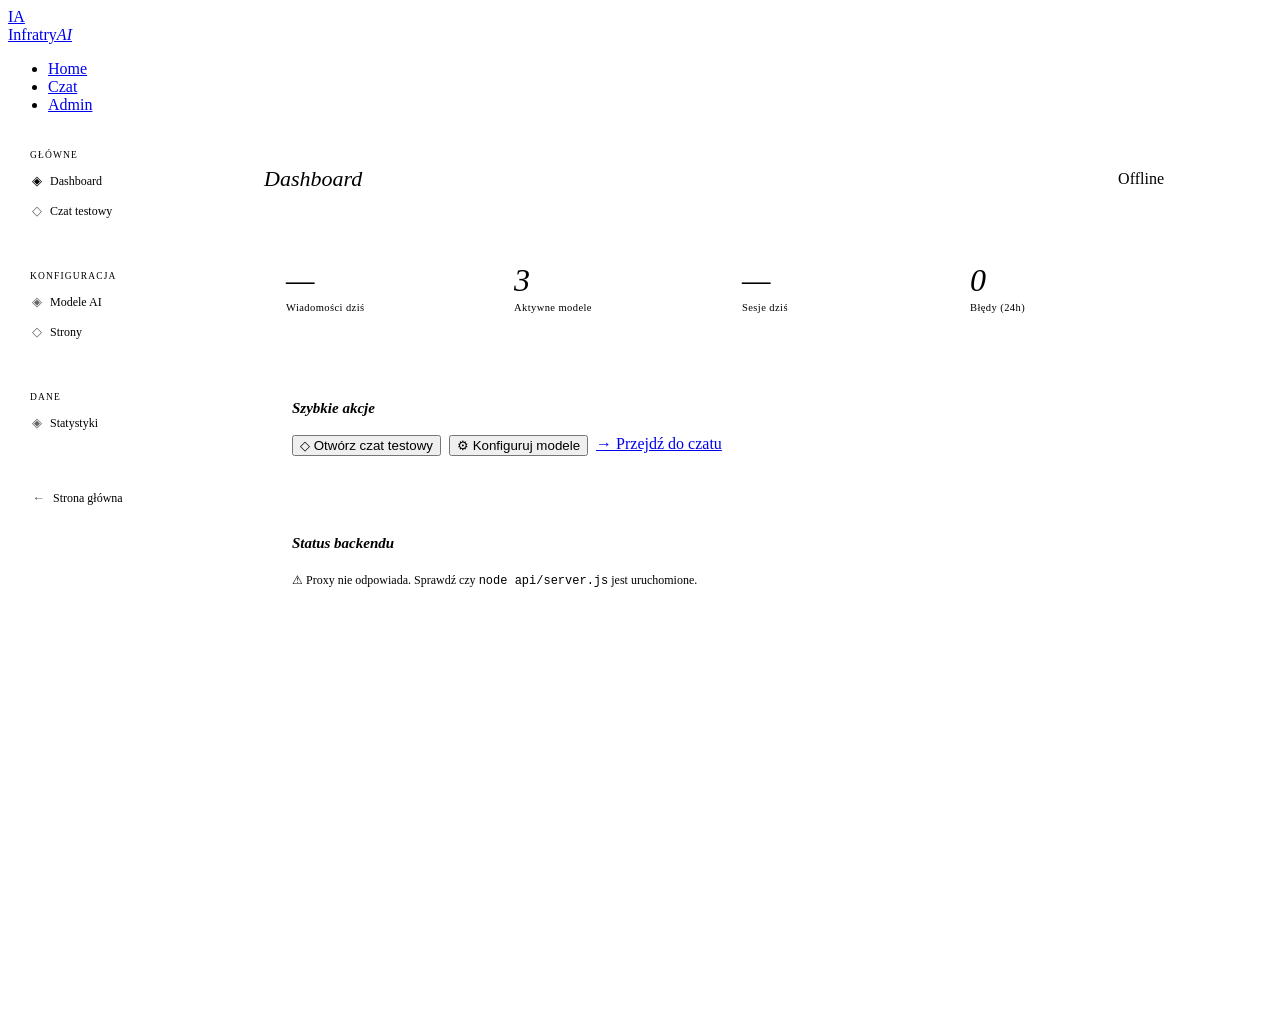
==== files/admin.html @ a2c4d682 "Add files via upload" ====
<!DOCTYPE html>
<html lang="pl">
<head>
  <meta charset="UTF-8">
  <meta name="viewport" content="width=device-width, initial-scale=1.0">
  <title>Admin — InfratryAI</title>
  <link rel="stylesheet" href="css/style.css">
  <link rel="stylesheet" href="css/chat.css">
  <style>
    /* ── ADMIN LAYOUT ── */
    body { overflow: hidden; height: 100vh; }

    .admin-root {
      display: flex;
      height: 100vh;
      padding-top: var(--nav-h);
    }

    /* SIDEBAR */
    .adm-sidebar {
      width: 220px;
      flex-shrink: 0;
      background: var(--s1);
      border-right: 1px solid var(--b1);
      display: flex;
      flex-direction: column;
      overflow-y: auto;
      overflow-x: hidden;
    }

    .adm-sidebar::-webkit-scrollbar { width: 3px; }
    .adm-sidebar::-webkit-scrollbar-thumb { background: var(--s5); }

    .sidebar-section { padding: 20px 14px 8px; }
    .sidebar-section-label {
      font-size: 9.5px;
      letter-spacing: 0.12em;
      text-transform: uppercase;
      color: var(--t4);
      padding: 0 8px;
      margin-bottom: 6px;
    }

    .sidebar-link {
      display: flex;
      align-items: center;
      gap: 8px;
      padding: 7px 10px;
      border-radius: 8px;
      color: var(--t3);
      text-decoration: none;
      font-size: 12px;
      cursor: pointer;
      border: none;
      background: none;
      width: 100%;
      text-align: left;
      transition: all 0.18s;
      font-family: var(--mono);
    }

    .sidebar-link:hover { color: var(--t1); background: var(--s3); }
    .sidebar-link.active { color: var(--t1); background: var(--s3); }
    .sidebar-link.active .sl-icon { opacity: 1; }

    .sl-icon { font-size: 13px; opacity: 0.6; flex-shrink: 0; }

    .sidebar-divider { height: 1px; background: var(--b1); margin: 8px 14px; }

    /* MAIN */
    .adm-main {
      flex: 1;
      overflow-y: auto;
      overflow-x: hidden;
    }

    .adm-main::-webkit-scrollbar { width: 3px; }
    .adm-main::-webkit-scrollbar-thumb { background: var(--s5); }

    /* PANEL */
    .adm-panel { display: none; padding: 36px 36px; max-width: 900px; }
    .adm-panel.active { display: block; }

    .adm-panel-header {
      display: flex;
      align-items: center;
      justify-content: space-between;
      margin-bottom: 32px;
      padding-bottom: 20px;
      border-bottom: 1px solid var(--b1);
    }

    .adm-panel-title {
      font-family: var(--serif);
      font-size: 22px;
      font-style: italic;
    }

    /* Stats grid */
    .adm-stats {
      display: grid;
      grid-template-columns: repeat(4, 1fr);
      gap: 12px;
      margin-bottom: 28px;
    }

    .adm-stat {
      background: var(--s2);
      border: 1px solid var(--b1);
      border-radius: var(--r-lg);
      padding: 20px 22px;
    }

    .adm-stat-val {
      font-family: var(--serif);
      font-size: 2rem;
      font-style: italic;
      line-height: 1;
      margin-bottom: 6px;
    }

    .adm-stat-val.v-blue   { color: var(--blue); }
    .adm-stat-val.v-purple { color: var(--purple); }
    .adm-stat-val.v-teal   { color: var(--teal); }
    .adm-stat-val.v-amber  { color: var(--amber); }

    .adm-stat-label { font-size: 10.5px; color: var(--t3); letter-spacing: 0.04em; }

    /* Cards */
    .adm-card {
      background: var(--s2);
      border: 1px solid var(--b1);
      border-radius: var(--r-lg);
      padding: 24px 28px;
      margin-bottom: 16px;
    }

    .adm-card h3 {
      font-family: var(--serif);
      font-size: 15px;
      font-style: italic;
      margin-bottom: 18px;
      color: var(--t1);
    }

    /* Model toggle rows */
    .model-row-adm {
      display: flex;
      align-items: center;
      justify-content: space-between;
      padding: 12px 0;
      border-bottom: 1px solid var(--b1);
    }

    .model-row-adm:last-child { border-bottom: none; }

    .model-row-left { display: flex; align-items: center; gap: 10px; }

    .model-row-dot {
      width: 7px; height: 7px;
      border-radius: 50%;
      flex-shrink: 0;
    }

    .model-row-info-name { font-size: 12.5px; color: var(--t1); font-weight: 500; }
    .model-row-info-alias { font-size: 10.5px; color: var(--t4); margin-top: 2px; }

    /* Toggle switch */
    .toggle-sw {
      position: relative;
      width: 38px; height: 20px;
      cursor: pointer;
      flex-shrink: 0;
    }

    .toggle-sw input { display: none; }

    .toggle-track {
      position: absolute; inset: 0;
      background: var(--s4);
      border: 1px solid var(--b2);
      border-radius: 20px;
      transition: all 0.2s;
    }

    .toggle-sw input:checked + .toggle-track { background: var(--blue); border-color: var(--blue); }

    .toggle-thumb {
      position: absolute;
      top: 2px; left: 2px;
      width: 14px; height: 14px;
      background: var(--t3);
      border-radius: 50%;
      transition: all 0.2s;
    }

    .toggle-sw input:checked ~ .toggle-thumb { transform: translateX(18px); background: #fff; }

    /* Pages table */
    .adm-table { width: 100%; border-collapse: collapse; }
    .adm-table th { font-size: 10px; letter-spacing: 0.1em; text-transform: uppercase; color: var(--t4); text-align: left; padding: 8px 0 12px; border-bottom: 1px solid var(--b1); }
    .adm-table td { padding: 12px 0; border-bottom: 1px solid var(--b1); font-size: 12px; color: var(--t2); vertical-align: middle; }
    .adm-table td:first-child { color: var(--t1); font-weight: 500; }
    .adm-table tr:last-child td { border-bottom: none; }

    /* Quick actions */
    .quick-actions { display: flex; gap: 8px; flex-wrap: wrap; }

    /* Admin chat embed */
    .adm-chat-wrap {
      display: flex;
      flex-direction: column;
      height: calc(100vh - var(--nav-h) - 140px);
      background: var(--s1);
      border: 1px solid var(--b1);
      border-radius: var(--r-lg);
      overflow: hidden;
    }

    .adm-chat-model-bar {
      display: flex;
      align-items: center;
      gap: 6px;
      padding: 10px 16px;
      background: var(--s2);
      border-bottom: 1px solid var(--b1);
    }

    .adm-messages {
      flex: 1;
      overflow-y: auto;
      padding: 20px 16px;
    }

    .adm-messages::-webkit-scrollbar { width: 3px; }
    .adm-messages::-webkit-scrollbar-thumb { background: var(--s5); }

    .adm-input-row {
      display: flex;
      align-items: flex-end;
      gap: 8px;
      padding: 12px 14px;
      border-top: 1px solid var(--b1);
      background: var(--s1);
    }

    .adm-textarea {
      flex: 1;
      background: var(--s3);
      border: 1px solid var(--b2);
      border-radius: 10px;
      color: var(--t1);
      font-family: var(--mono);
      font-size: 12.5px;
      padding: 9px 14px;
      resize: none;
      min-height: 40px;
      max-height: 100px;
      outline: none;
      transition: border-color 0.2s;
    }

    .adm-textarea:focus { border-color: rgba(91,156,246,0.3); }
    .adm-textarea::placeholder { color: var(--t4); }

    @media (max-width: 900px) {
      .adm-stats { grid-template-columns: repeat(2, 1fr); }
    }

    @media (max-width: 700px) {
      .adm-sidebar { display: none; }
      .adm-panel { padding: 24px 20px; }
    }
  </style>
</head>
<body>

<!-- NAV -->
<nav class="nav">
  <a href="index.html" class="nav-brand">
    <div class="nav-mark">IA</div>
    <span class="nav-wordmark">Infratry<em>AI</em></span>
  </a>
  <ul class="nav-links">
    <li><a href="index.html">Home</a></li>
    <li><a href="czat.html">Czat</a></li>
    <li><a href="admin.html" class="active">Admin</a></li>
  </ul>
  <div class="hamburger" id="hamburger"><span></span><span></span><span></span></div>
</nav>

<div class="admin-root">

  <!-- SIDEBAR -->
  <aside class="adm-sidebar">
    <div class="sidebar-section">
      <div class="sidebar-section-label">Główne</div>
      <button class="sidebar-link active" data-panel="dashboard">
        <span class="sl-icon">◈</span> Dashboard
      </button>
      <button class="sidebar-link" data-panel="chat">
        <span class="sl-icon">◇</span> Czat testowy
      </button>
    </div>

    <div class="sidebar-divider"></div>

    <div class="sidebar-section">
      <div class="sidebar-section-label">Konfiguracja</div>
      <button class="sidebar-link" data-panel="models">
        <span class="sl-icon">◈</span> Modele AI
      </button>
      <button class="sidebar-link" data-panel="pages">
        <span class="sl-icon">◇</span> Strony
      </button>
    </div>

    <div class="sidebar-divider"></div>

    <div class="sidebar-section">
      <div class="sidebar-section-label">Dane</div>
      <button class="sidebar-link" data-panel="stats">
        <span class="sl-icon">◈</span> Statystyki
      </button>
    </div>

    <div class="sidebar-divider"></div>

    <div class="sidebar-section">
      <a href="index.html" class="sidebar-link">
        <span class="sl-icon">←</span> Strona główna
      </a>
    </div>
  </aside>

  <!-- MAIN -->
  <main class="adm-main">

    <!-- DASHBOARD -->
    <div class="adm-panel active" id="panel-dashboard">
      <div class="adm-panel-header">
        <div class="adm-panel-title">Dashboard</div>
        <div class="nav-status" id="adm-status">
          <span class="nav-status-dot" id="adm-status-dot"></span>
          <span id="adm-status-text">Sprawdzam…</span>
        </div>
      </div>

      <div class="adm-stats">
        <div class="adm-stat">
          <div class="adm-stat-val v-blue">—</div>
          <div class="adm-stat-label">Wiadomości dziś</div>
        </div>
        <div class="adm-stat">
          <div class="adm-stat-val v-purple">3</div>
          <div class="adm-stat-label">Aktywne modele</div>
        </div>
        <div class="adm-stat">
          <div class="adm-stat-val v-teal">—</div>
          <div class="adm-stat-label">Sesje dziś</div>
        </div>
        <div class="adm-stat">
          <div class="adm-stat-val v-amber">0</div>
          <div class="adm-stat-label">Błędy (24h)</div>
        </div>
      </div>

      <div class="adm-card">
        <h3>Szybkie akcje</h3>
        <div class="quick-actions">
          <button class="btn btn-primary" onclick="showPanel('chat')">◇ Otwórz czat testowy</button>
          <button class="btn btn-outline" onclick="showPanel('models')">⚙ Konfiguruj modele</button>
          <a href="czat.html" class="btn btn-ghost">→ Przejdź do czatu</a>
        </div>
      </div>

      <div class="adm-card">
        <h3>Status backendu</h3>
        <div id="backend-info" style="font-size:12px;color:var(--t2);line-height:1.7">
          Sprawdzam połączenie z proxy…
        </div>
      </div>
    </div>

    <!-- MODELS -->
    <div class="adm-panel" id="panel-models">
      <div class="adm-panel-header">
        <div class="adm-panel-title">Zarządzanie modelami</div>
      </div>

      <div class="adm-card">
        <h3>Aktywne modele</h3>
        <div class="model-row-adm">
          <div class="model-row-left">
            <div class="model-row-dot" style="background:var(--blue)"></div>
            <div>
              <div class="model-row-info-name">Tytanium 3.7</div>
              <div class="model-row-info-alias">→ deepseek-r1:671b · 128k ctx</div>
            </div>
          </div>
          <label class="toggle-sw">
            <input type="checkbox" checked>
            <div class="toggle-track"></div>
            <div class="toggle-thumb"></div>
          </label>
        </div>
        <div class="model-row-adm">
          <div class="model-row-left">
            <div class="model-row-dot" style="background:var(--purple)"></div>
            <div>
              <div class="model-row-info-name">Thinking 2.4</div>
              <div class="model-row-info-alias">→ minimax-text-01 · 64k ctx</div>
            </div>
          </div>
          <label class="toggle-sw">
            <input type="checkbox" checked>
            <div class="toggle-track"></div>
            <div class="toggle-thumb"></div>
          </label>
        </div>
        <div class="model-row-adm">
          <div class="model-row-left">
            <div class="model-row-dot" style="background:var(--teal)"></div>
            <div>
              <div class="model-row-info-name">Quantum 1.9</div>
              <div class="model-row-info-alias">→ qwen2.5:72b · 32k ctx</div>
            </div>
          </div>
          <label class="toggle-sw">
            <input type="checkbox" checked>
            <div class="toggle-track"></div>
            <div class="toggle-thumb"></div>
          </label>
        </div>
      </div>

      <div class="adm-card">
        <h3>Endpoint proxy</h3>
        <div style="font-size:12px;color:var(--t2);line-height:1.9">
          <div>POST <code style="background:var(--s3);padding:2px 6px;border-radius:4px;font-size:11px">/api/chat</code> — wysyła zapytanie do modelu</div>
          <div>GET &nbsp;<code style="background:var(--s3);padding:2px 6px;border-radius:4px;font-size:11px">/api/status</code> — healthcheck Ollama</div>
          <div style="margin-top:10px;color:var(--t3)">Ollama URL: <code style="font-size:11px">http://localhost:11434</code> (ustaw przez zmienną OLLAMA_URL)</div>
        </div>
      </div>
    </div>

    <!-- PAGES -->
    <div class="adm-panel" id="panel-pages">
      <div class="adm-panel-header">
        <div class="adm-panel-title">Strony</div>
      </div>
      <div class="adm-card">
        <h3>Pliki HTML</h3>
        <table class="adm-table">
          <thead>
            <tr>
              <th>Plik</th>
              <th>Opis</th>
              <th>Status</th>
              <th></th>
            </tr>
          </thead>
          <tbody>
            <tr>
              <td>index.html</td>
              <td>Strona główna</td>
              <td style="color:var(--teal)">Publiczna</td>
              <td><a href="index.html" class="btn btn-ghost" style="padding:4px 10px;font-size:10.5px">Podgląd</a></td>
            </tr>
            <tr>
              <td>czat.html</td>
              <td>Interfejs czatu AI</td>
              <td style="color:var(--teal)">Publiczna</td>
              <td><a href="czat.html" class="btn btn-ghost" style="padding:4px 10px;font-size:10.5px">Podgląd</a></td>
            </tr>
            <tr>
              <td>try-free.html</td>
              <td>Demo / Try Free</td>
              <td style="color:var(--teal)">Publiczna</td>
              <td><a href="try-free.html" class="btn btn-ghost" style="padding:4px 10px;font-size:10.5px">Podgląd</a></td>
            </tr>
            <tr>
              <td>admin.html</td>
              <td>Panel admina</td>
              <td style="color:var(--amber)">Prywatna</td>
              <td><span style="font-size:11px;color:var(--t4)">Tu jesteś</span></td>
            </tr>
          </tbody>
        </table>
      </div>
    </div>

    <!-- STATS -->
    <div class="adm-panel" id="panel-stats">
      <div class="adm-panel-header">
        <div class="adm-panel-title">Statystyki</div>
      </div>
      <div class="adm-card">
        <h3>Dane użycia</h3>
        <p style="font-size:12px;color:var(--t2);line-height:1.75">
          Statystyki będą dostępne po podłączeniu bazy danych lub systemu logowania po stronie backendu proxy.
          Endpoint <code style="background:var(--s3);padding:2px 6px;border-radius:4px;font-size:11px">/api/status</code> zwraca
          podstawowe informacje o stanie modeli Ollama.
        </p>
      </div>
    </div>

    <!-- CHAT -->
    <div class="adm-panel" id="panel-chat">
      <div class="adm-panel-header">
        <div class="adm-panel-title">Czat testowy</div>
        <span style="font-size:11px;color:var(--t4)">Pełny dostęp · bez limitu wiadomości</span>
      </div>

      <div class="adm-chat-wrap">
        <!-- model bar -->
        <div class="adm-chat-model-bar">
          <button class="model-tab active blue" data-model="tytanium-3.7" data-color="blue" style="font-size:11px;padding:5px 12px">
            <span class="model-indicator ind-blue"></span>Tytanium 3.7
          </button>
          <button class="model-tab" data-model="thinking-2.4" data-color="purple" style="font-size:11px;padding:5px 12px">
            <span class="model-indicator ind-purple"></span>Thinking 2.4
          </button>
          <button class="model-tab" data-model="quantum-1.9" data-color="teal" style="font-size:11px;padding:5px 12px">
            <span class="model-indicator ind-teal"></span>Quantum 1.9
          </button>
        </div>

        <!-- messages -->
        <div class="adm-messages" id="messages-area">
          <div class="messages-feed" id="messages-feed" style="padding:16px 4px">
            <div class="empty-state" id="empty-state" style="min-height:200px">
              <div class="empty-glyph" style="font-size:32px">✦</div>
              <h1 class="empty-headline" style="font-size:18px">Czat testowy admina</h1>
              <p class="empty-sub" style="font-size:11px">Bez ograniczeń. Pełny dostęp do wszystkich modeli.</p>
            </div>
          </div>
        </div>

        <!-- input -->
        <div class="adm-input-row">
          <textarea
            class="adm-textarea"
            id="msg-textarea"
            placeholder="Napisz wiadomość… (Enter = wyślij)"
            rows="1"
          ></textarea>
          <button class="send-button" id="send-btn">
            <svg width="14" height="14" viewBox="0 0 24 24" fill="none" stroke="currentColor" stroke-width="2.5" stroke-linecap="round" stroke-linejoin="round">
              <line x1="22" y1="2" x2="11" y2="13"/><polygon points="22 2 15 22 11 13 2 9 22 2"/>
            </svg>
          </button>
        </div>
      </div>
    </div>

  </main>
</div>

<script src="js/main.js"></script>
<script src="js/chat.js"></script>
<script>
// Panel switching
function showPanel(id) {
  document.querySelectorAll('.adm-panel').forEach(p => p.classList.remove('active'));
  document.querySelectorAll('.sidebar-link').forEach(l => l.classList.remove('active'));
  document.getElementById('panel-' + id)?.classList.add('active');
  document.querySelector(`[data-panel="${id}"]`)?.classList.add('active');
}

document.querySelectorAll('.sidebar-link[data-panel]').forEach(btn => {
  btn.addEventListener('click', () => showPanel(btn.dataset.panel));
});

// Admin status check
async function adminStatus() {
  try {
    const r = await fetch('/api/status', { signal: AbortSignal.timeout(4000) });
    const dot  = document.getElementById('adm-status-dot');
    const text = document.getElementById('adm-status-text');
    const info = document.getElementById('backend-info');
    if (r.ok) {
      dot.className  = 'nav-status-dot';
      text.textContent = 'Online';
      info.innerHTML = '✦ Proxy działa poprawnie<br>✦ Ollama odpowiada na zapytania<br><span style="color:var(--t4);font-size:11px;margin-top:6px;display:block">Ostatnie sprawdzenie: ' + new Date().toLocaleTimeString('pl-PL') + '</span>';
    } else {
      dot.className  = 'nav-status-dot offline';
      text.textContent = 'Offline';
      info.innerHTML = '⚠ Proxy nie odpowiada. Sprawdź czy <code>node api/server.js</code> jest uruchomione.';
    }
  } catch {
    document.getElementById('adm-status-dot').className = 'nav-status-dot offline';
    document.getElementById('adm-status-text').textContent = 'Offline';
    document.getElementById('backend-info').innerHTML = '⚠ Brak połączenia z backendem.';
  }
}

adminStatus();
setInterval(adminStatus, 30000);
</script>
</body>
</html>
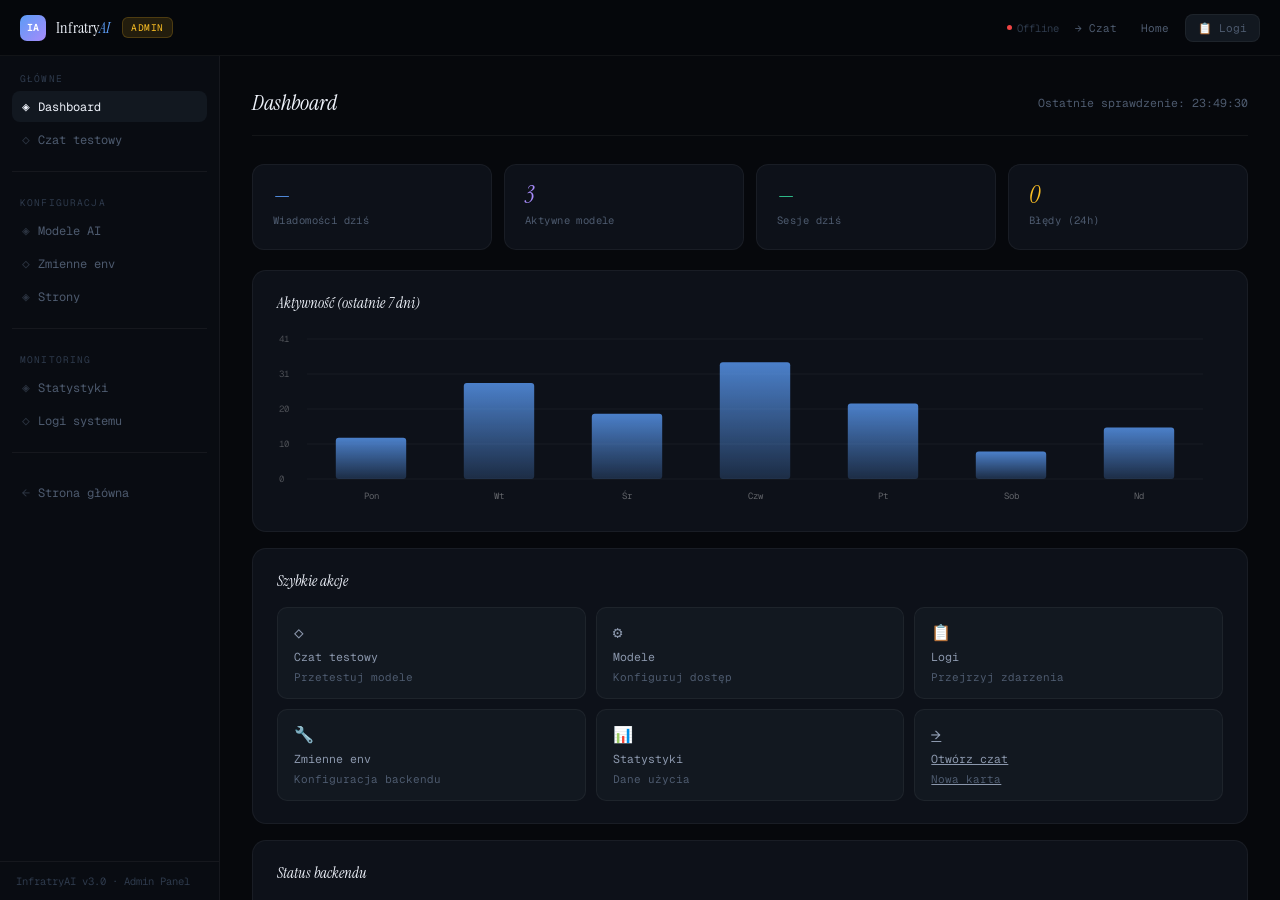
==== commit 955df328: "Add files via upload" ====
--- a/files/admin.html
+++ b/files/admin.html
@@ -1,555 +1,408 @@
 <!DOCTYPE html>
 <html lang="pl">
 <head>
-  <meta charset="UTF-8">
-  <meta name="viewport" content="width=device-width, initial-scale=1.0">
-  <title>Admin — InfratryAI</title>
-  <link rel="stylesheet" href="css/style.css">
-  <link rel="stylesheet" href="css/chat.css">
-  <style>
-    /* ── ADMIN LAYOUT ── */
-    body { overflow: hidden; height: 100vh; }
-
-    .admin-root {
-      display: flex;
-      height: 100vh;
-      padding-top: var(--nav-h);
-    }
-
-    /* SIDEBAR */
-    .adm-sidebar {
-      width: 220px;
-      flex-shrink: 0;
-      background: var(--s1);
-      border-right: 1px solid var(--b1);
-      display: flex;
-      flex-direction: column;
-      overflow-y: auto;
-      overflow-x: hidden;
-    }
-
-    .adm-sidebar::-webkit-scrollbar { width: 3px; }
-    .adm-sidebar::-webkit-scrollbar-thumb { background: var(--s5); }
-
-    .sidebar-section { padding: 20px 14px 8px; }
-    .sidebar-section-label {
-      font-size: 9.5px;
-      letter-spacing: 0.12em;
-      text-transform: uppercase;
-      color: var(--t4);
-      padding: 0 8px;
-      margin-bottom: 6px;
-    }
-
-    .sidebar-link {
-      display: flex;
-      align-items: center;
-      gap: 8px;
-      padding: 7px 10px;
-      border-radius: 8px;
-      color: var(--t3);
-      text-decoration: none;
-      font-size: 12px;
-      cursor: pointer;
-      border: none;
-      background: none;
-      width: 100%;
-      text-align: left;
-      transition: all 0.18s;
-      font-family: var(--mono);
-    }
-
-    .sidebar-link:hover { color: var(--t1); background: var(--s3); }
-    .sidebar-link.active { color: var(--t1); background: var(--s3); }
-    .sidebar-link.active .sl-icon { opacity: 1; }
-
-    .sl-icon { font-size: 13px; opacity: 0.6; flex-shrink: 0; }
-
-    .sidebar-divider { height: 1px; background: var(--b1); margin: 8px 14px; }
-
-    /* MAIN */
-    .adm-main {
-      flex: 1;
-      overflow-y: auto;
-      overflow-x: hidden;
-    }
-
-    .adm-main::-webkit-scrollbar { width: 3px; }
-    .adm-main::-webkit-scrollbar-thumb { background: var(--s5); }
-
-    /* PANEL */
-    .adm-panel { display: none; padding: 36px 36px; max-width: 900px; }
-    .adm-panel.active { display: block; }
-
-    .adm-panel-header {
-      display: flex;
-      align-items: center;
-      justify-content: space-between;
-      margin-bottom: 32px;
-      padding-bottom: 20px;
-      border-bottom: 1px solid var(--b1);
-    }
-
-    .adm-panel-title {
-      font-family: var(--serif);
-      font-size: 22px;
-      font-style: italic;
-    }
-
-    /* Stats grid */
-    .adm-stats {
-      display: grid;
-      grid-template-columns: repeat(4, 1fr);
-      gap: 12px;
-      margin-bottom: 28px;
-    }
-
-    .adm-stat {
-      background: var(--s2);
-      border: 1px solid var(--b1);
-      border-radius: var(--r-lg);
-      padding: 20px 22px;
-    }
-
-    .adm-stat-val {
-      font-family: var(--serif);
-      font-size: 2rem;
-      font-style: italic;
-      line-height: 1;
-      margin-bottom: 6px;
-    }
-
-    .adm-stat-val.v-blue   { color: var(--blue); }
-    .adm-stat-val.v-purple { color: var(--purple); }
-    .adm-stat-val.v-teal   { color: var(--teal); }
-    .adm-stat-val.v-amber  { color: var(--amber); }
-
-    .adm-stat-label { font-size: 10.5px; color: var(--t3); letter-spacing: 0.04em; }
-
-    /* Cards */
-    .adm-card {
-      background: var(--s2);
-      border: 1px solid var(--b1);
-      border-radius: var(--r-lg);
-      padding: 24px 28px;
-      margin-bottom: 16px;
-    }
-
-    .adm-card h3 {
-      font-family: var(--serif);
-      font-size: 15px;
-      font-style: italic;
-      margin-bottom: 18px;
-      color: var(--t1);
-    }
-
-    /* Model toggle rows */
-    .model-row-adm {
-      display: flex;
-      align-items: center;
-      justify-content: space-between;
-      padding: 12px 0;
-      border-bottom: 1px solid var(--b1);
-    }
-
-    .model-row-adm:last-child { border-bottom: none; }
-
-    .model-row-left { display: flex; align-items: center; gap: 10px; }
-
-    .model-row-dot {
-      width: 7px; height: 7px;
-      border-radius: 50%;
-      flex-shrink: 0;
-    }
-
-    .model-row-info-name { font-size: 12.5px; color: var(--t1); font-weight: 500; }
-    .model-row-info-alias { font-size: 10.5px; color: var(--t4); margin-top: 2px; }
-
-    /* Toggle switch */
-    .toggle-sw {
-      position: relative;
-      width: 38px; height: 20px;
-      cursor: pointer;
-      flex-shrink: 0;
-    }
-
-    .toggle-sw input { display: none; }
-
-    .toggle-track {
-      position: absolute; inset: 0;
-      background: var(--s4);
-      border: 1px solid var(--b2);
-      border-radius: 20px;
-      transition: all 0.2s;
-    }
-
-    .toggle-sw input:checked + .toggle-track { background: var(--blue); border-color: var(--blue); }
-
-    .toggle-thumb {
-      position: absolute;
-      top: 2px; left: 2px;
-      width: 14px; height: 14px;
-      background: var(--t3);
-      border-radius: 50%;
-      transition: all 0.2s;
-    }
-
-    .toggle-sw input:checked ~ .toggle-thumb { transform: translateX(18px); background: #fff; }
-
-    /* Pages table */
-    .adm-table { width: 100%; border-collapse: collapse; }
-    .adm-table th { font-size: 10px; letter-spacing: 0.1em; text-transform: uppercase; color: var(--t4); text-align: left; padding: 8px 0 12px; border-bottom: 1px solid var(--b1); }
-    .adm-table td { padding: 12px 0; border-bottom: 1px solid var(--b1); font-size: 12px; color: var(--t2); vertical-align: middle; }
-    .adm-table td:first-child { color: var(--t1); font-weight: 500; }
-    .adm-table tr:last-child td { border-bottom: none; }
-
-    /* Quick actions */
-    .quick-actions { display: flex; gap: 8px; flex-wrap: wrap; }
-
-    /* Admin chat embed */
-    .adm-chat-wrap {
-      display: flex;
-      flex-direction: column;
-      height: calc(100vh - var(--nav-h) - 140px);
-      background: var(--s1);
-      border: 1px solid var(--b1);
-      border-radius: var(--r-lg);
-      overflow: hidden;
-    }
-
-    .adm-chat-model-bar {
-      display: flex;
-      align-items: center;
-      gap: 6px;
-      padding: 10px 16px;
-      background: var(--s2);
-      border-bottom: 1px solid var(--b1);
-    }
-
-    .adm-messages {
-      flex: 1;
-      overflow-y: auto;
-      padding: 20px 16px;
-    }
-
-    .adm-messages::-webkit-scrollbar { width: 3px; }
-    .adm-messages::-webkit-scrollbar-thumb { background: var(--s5); }
-
-    .adm-input-row {
-      display: flex;
-      align-items: flex-end;
-      gap: 8px;
-      padding: 12px 14px;
-      border-top: 1px solid var(--b1);
-      background: var(--s1);
-    }
-
-    .adm-textarea {
-      flex: 1;
-      background: var(--s3);
-      border: 1px solid var(--b2);
-      border-radius: 10px;
-      color: var(--t1);
-      font-family: var(--mono);
-      font-size: 12.5px;
-      padding: 9px 14px;
-      resize: none;
-      min-height: 40px;
-      max-height: 100px;
-      outline: none;
-      transition: border-color 0.2s;
-    }
-
-    .adm-textarea:focus { border-color: rgba(91,156,246,0.3); }
-    .adm-textarea::placeholder { color: var(--t4); }
-
-    @media (max-width: 900px) {
-      .adm-stats { grid-template-columns: repeat(2, 1fr); }
-    }
-
-    @media (max-width: 700px) {
-      .adm-sidebar { display: none; }
-      .adm-panel { padding: 24px 20px; }
-    }
-  </style>
+<meta charset="UTF-8">
+<meta name="viewport" content="width=device-width, initial-scale=1.0">
+<title>Admin — InfratryAI</title>
+<link rel="preconnect" href="https://fonts.googleapis.com">
+<link href="https://fonts.googleapis.com/css2?family=Instrument+Serif:ital@0;1&family=Geist+Mono:wght@300;400;500;600&display=swap" rel="stylesheet">
+<style>
+:root{--s0:#06080c;--s1:#090c12;--s2:#0d1119;--s3:#121820;--s4:#181f2d;--s5:#1e2739;--s6:#263147;--b1:rgba(255,255,255,.05);--b2:rgba(255,255,255,.09);--b3:rgba(255,255,255,.15);--t1:#edf1f9;--t2:#8b97ac;--t3:#4d5a6e;--t4:#2e3a4c;--blue:#5b9cf6;--purple:#a78bfa;--teal:#34d399;--amber:#fbbf24;--rose:#fb7185;--serif:'Instrument Serif',Georgia,serif;--mono:'Geist Mono','SF Mono',Menlo,monospace;--nav-h:56px;--sb-w:220px}
+*,*::before,*::after{box-sizing:border-box;margin:0;padding:0}
+html,body{height:100%;overflow:hidden;background:var(--s0);color:var(--t1);font-family:var(--mono);font-size:13px;-webkit-font-smoothing:antialiased}
+
+/* NAV */
+.nav{position:fixed;top:0;left:0;right:0;height:var(--nav-h);z-index:900;display:flex;align-items:center;justify-content:space-between;padding:0 20px;background:rgba(6,8,12,.95);backdrop-filter:blur(28px);border-bottom:1px solid var(--b1)}
+.nav-brand{display:flex;align-items:center;gap:10px;text-decoration:none}
+.nav-mark{width:26px;height:26px;background:linear-gradient(135deg,var(--blue),var(--purple));border-radius:7px;display:flex;align-items:center;justify-content:center;font-size:10px;font-weight:600;color:#fff}
+.nav-wordmark{font-family:var(--serif);font-size:16px;color:var(--t1)}
+.nav-wordmark em{font-style:italic;color:var(--blue)}
+.nav-badge{padding:3px 8px;background:rgba(251,191,36,.12);border:1px solid rgba(251,191,36,.2);border-radius:6px;font-size:9.5px;color:var(--amber);letter-spacing:.06em}
+.nav-right{display:flex;align-items:center;gap:8px}
+.nav-status{display:flex;align-items:center;gap:5px;font-size:10.5px;color:var(--t4)}
+.sdot{width:5px;height:5px;border-radius:50%;background:var(--teal);animation:pulse 2s ease-in-out infinite}
+.sdot.off{background:#ef4444;animation:none}
+@keyframes pulse{0%,100%{opacity:1}50%{opacity:.3}}
+.nav-link{font-size:11px;color:var(--t3);text-decoration:none;padding:4px 8px;border-radius:6px;transition:all .2s}
+.nav-link:hover{color:var(--t1);background:var(--s4)}
+.nav-btn{padding:6px 12px;background:var(--s3);border:1px solid var(--b1);border-radius:8px;color:var(--t3);font-family:var(--mono);font-size:11px;cursor:pointer;transition:all .2s}
+.nav-btn:hover{background:var(--s4);color:var(--t1)}
+
+/* LAYOUT */
+.admin-root{display:flex;height:100vh;padding-top:var(--nav-h)}
+.sidebar{width:var(--sb-w);flex-shrink:0;background:var(--s1);border-right:1px solid var(--b1);display:flex;flex-direction:column;overflow-y:auto;scrollbar-width:thin;scrollbar-color:var(--s5) transparent}
+.sidebar::-webkit-scrollbar{width:3px}
+.sidebar::-webkit-scrollbar-thumb{background:var(--s5)}
+.main{flex:1;overflow-y:auto;overflow-x:hidden;scrollbar-width:thin;scrollbar-color:var(--s5) transparent}
+.main::-webkit-scrollbar{width:3px}
+.main::-webkit-scrollbar-thumb{background:var(--s5)}
+
+/* SIDEBAR */
+.sb-section{padding:16px 12px 6px}
+.sb-label{font-size:9.5px;letter-spacing:.12em;text-transform:uppercase;color:var(--t4);padding:0 8px;margin-bottom:6px}
+.sb-link{display:flex;align-items:center;gap:8px;padding:7px 10px;border-radius:8px;color:var(--t3);text-decoration:none;font-size:12px;cursor:pointer;border:none;background:none;width:100%;text-align:left;transition:all .18s;font-family:var(--mono);margin-bottom:2px}
+.sb-link:hover{color:var(--t1);background:var(--s3)}
+.sb-link.active{color:var(--t1);background:var(--s3)}
+.sb-link .ic{font-size:13px;opacity:.5;flex-shrink:0}
+.sb-link.active .ic{opacity:1}
+.sb-divider{height:1px;background:var(--b1);margin:8px 12px}
+.sb-version{padding:12px 16px;font-size:10.5px;color:var(--t4);border-top:1px solid var(--b1);margin-top:auto}
+
+/* PANELS */
+.panel{display:none;padding:32px 32px 48px}
+.panel.active{display:block}
+.panel-header{display:flex;align-items:center;justify-content:space-between;margin-bottom:28px;padding-bottom:18px;border-bottom:1px solid var(--b1)}
+.panel-title{font-family:var(--serif);font-size:22px;font-style:italic}
+.panel-subtitle{font-size:11.5px;color:var(--t3)}
+
+/* CARDS */
+.card{background:var(--s2);border:1px solid var(--b1);border-radius:14px;padding:22px 24px;margin-bottom:16px}
+.card-title{font-family:var(--serif);font-size:15px;font-style:italic;margin-bottom:16px;color:var(--t1)}
+
+/* STAT GRID */
+.stat-grid{display:grid;grid-template-columns:repeat(4,1fr);gap:12px;margin-bottom:20px}
+.stat-box{background:var(--s2);border:1px solid var(--b1);border-radius:12px;padding:18px 20px}
+.stat-val{font-family:var(--serif);font-size:1.9rem;font-style:italic;line-height:1;margin-bottom:5px}
+.stat-val.vb{color:var(--blue)}.stat-val.vp{color:var(--purple)}.stat-val.vt{color:var(--teal)}.stat-val.va{color:var(--amber)}
+.stat-lbl{font-size:10.5px;color:var(--t3);letter-spacing:.04em;line-height:1.4}
+.stat-trend{font-size:10px;color:var(--teal);margin-top:4px}
+
+/* CHART */
+.chart-wrap{position:relative;height:180px;margin-top:12px}
+canvas{display:block;width:100%!important}
+
+/* ACTIVITY LOG */
+.log-list{display:flex;flex-direction:column;gap:0}
+.log-row{display:flex;align-items:flex-start;gap:12px;padding:10px 0;border-bottom:1px solid var(--b1);font-size:11.5px}
+.log-row:last-child{border-bottom:none}
+.log-time{color:var(--t4);font-size:10.5px;white-space:nowrap;flex-shrink:0;padding-top:1px}
+.log-dot{width:6px;height:6px;border-radius:50%;flex-shrink:0;margin-top:4px}
+.ld-ok{background:var(--teal)}.ld-warn{background:var(--amber)}.ld-err{background:var(--rose)}.ld-info{background:var(--blue)}
+.log-text{color:var(--t2);line-height:1.5}
+.log-badge{margin-left:auto;flex-shrink:0;font-size:9.5px;padding:2px 7px;border-radius:6px}
+.lb-ok{background:rgba(52,211,153,.1);color:var(--teal)}
+.lb-warn{background:rgba(251,191,36,.1);color:var(--amber)}
+.lb-err{background:rgba(251,113,133,.12);color:var(--rose)}
+
+/* MODEL ROWS */
+.model-row{display:flex;align-items:center;justify-content:space-between;padding:12px 0;border-bottom:1px solid var(--b1)}
+.model-row:last-child{border-bottom:none}
+.mr-left{display:flex;align-items:center;gap:10px}
+.mr-dot{width:7px;height:7px;border-radius:50%;flex-shrink:0}
+.mr-name{font-size:12.5px;color:var(--t1);font-weight:500}
+.mr-alias{font-size:10.5px;color:var(--t4);margin-top:2px}
+.mr-right{display:flex;align-items:center;gap:10px}
+.mr-status{font-size:10px;padding:2px 8px;border-radius:6px}
+.ms-ok{background:rgba(52,211,153,.1);color:var(--teal)}
+.ms-off{background:rgba(255,255,255,.04);color:var(--t4)}
+
+/* TOGGLE */
+.tog{position:relative;width:36px;height:18px;cursor:pointer;flex-shrink:0}
+.tog input{display:none}
+.tog-track{position:absolute;inset:0;background:var(--s5);border:1px solid var(--b2);border-radius:20px;transition:all .2s}
+.tog input:checked+.tog-track{background:var(--blue);border-color:var(--blue)}
+.tog-thumb{position:absolute;top:2px;left:2px;width:12px;height:12px;background:var(--t4);border-radius:50%;transition:all .2s}
+.tog input:checked~.tog-thumb{transform:translateX(18px);background:#fff}
+
+/* TABLE */
+.adm-table{width:100%;border-collapse:collapse}
+.adm-table th{font-size:10px;letter-spacing:.1em;text-transform:uppercase;color:var(--t4);text-align:left;padding:8px 0 12px;border-bottom:1px solid var(--b1)}
+.adm-table td{padding:11px 0;border-bottom:1px solid var(--b1);font-size:12px;color:var(--t2);vertical-align:middle}
+.adm-table td:first-child{color:var(--t1);font-weight:500}
+.adm-table tr:last-child td{border-bottom:none}
+.adm-table tr:hover td{color:var(--t1)}
+
+/* ENV CONFIG */
+.env-row{display:flex;gap:12px;margin-bottom:10px;align-items:center}
+.env-key{font-size:11.5px;color:var(--t3);white-space:nowrap;min-width:140px}
+.env-val{flex:1;background:var(--s3);border:1px solid var(--b1);border-radius:8px;padding:7px 12px;color:var(--t1);font-family:var(--mono);font-size:12px;outline:none;transition:border-color .2s}
+.env-val:focus{border-color:rgba(91,156,246,.3)}
+.env-save{padding:7px 14px;background:var(--blue);border:none;border-radius:8px;color:#fff;font-family:var(--mono);font-size:11.5px;cursor:pointer;transition:all .2s}
+.env-save:hover{background:#4a8fe8}
+.section-hint{font-size:11.5px;color:var(--t3);line-height:1.65;margin-bottom:16px}
+
+/* QUICK ACTIONS */
+.qa-grid{display:grid;grid-template-columns:repeat(3,1fr);gap:10px}
+.qa-btn{padding:14px 16px;background:var(--s3);border:1px solid var(--b1);border-radius:10px;color:var(--t2);font-family:var(--mono);font-size:11.5px;cursor:pointer;transition:all .2s;text-align:left;display:flex;flex-direction:column;gap:6px}
+.qa-btn:hover{background:var(--s4);color:var(--t1);transform:translateY(-1px)}
+.qa-icon{font-size:16px}
+.qa-label{font-size:11px;color:var(--t3)}
+
+/* ADMIN CHAT */
+.adm-chat{display:flex;flex-direction:column;height:calc(100vh - var(--nav-h) - 120px);background:var(--s2);border:1px solid var(--b1);border-radius:14px;overflow:hidden}
+.adm-chat-bar{display:flex;align-items:center;gap:6px;padding:10px 14px;background:var(--s3);border-bottom:1px solid var(--b1);flex-shrink:0}
+.adm-mtab{display:flex;align-items:center;gap:5px;padding:5px 11px;border:1px solid transparent;border-radius:7px;background:transparent;color:var(--t4);font-family:var(--mono);font-size:11px;cursor:pointer;transition:all .2s;white-space:nowrap}
+.adm-mtab:hover{color:var(--t2);background:var(--s4)}
+.adm-mtab.ac{color:var(--t1);background:var(--s4);border-color:var(--b2)}
+.adm-mtab.ac.cb{color:var(--blue)}.adm-mtab.ac.cp{color:var(--purple)}.adm-mtab.ac.ct{color:var(--teal)}
+.adm-mdot{width:5px;height:5px;border-radius:50%;flex-shrink:0}
+.adm-messages{flex:1;overflow-y:auto;padding:16px;scrollbar-width:thin;scrollbar-color:var(--s5) transparent}
+.adm-messages::-webkit-scrollbar{width:3px}
+.adm-messages::-webkit-scrollbar-thumb{background:var(--s5)}
+.adm-input-row{display:flex;gap:8px;padding:10px 12px;border-top:1px solid var(--b1);flex-shrink:0}
+.adm-ta{flex:1;background:var(--s3);border:1px solid var(--b2);border-radius:9px;color:var(--t1);font-family:var(--mono);font-size:12px;padding:8px 12px;resize:none;min-height:36px;max-height:100px;outline:none;transition:border-color .2s}
+.adm-ta:focus{border-color:rgba(91,156,246,.3)}
+.adm-ta::placeholder{color:var(--t4)}
+.adm-send{width:34px;height:34px;background:var(--blue);border:none;border-radius:8px;color:#fff;cursor:pointer;display:flex;align-items:center;justify-content:center;transition:all .2s;flex-shrink:0}
+.adm-send:hover{background:#4a8fe8}
+.adm-send.stop{background:var(--s5);border:1px solid var(--b2);color:var(--t3)}
+
+/* Chat bubbles in admin */
+.adm-user-row{display:flex;justify-content:flex-end;margin-bottom:14px}
+.adm-user-bub{background:var(--s4);border:1px solid var(--b2);border-radius:12px 12px 3px 12px;padding:9px 13px;font-size:12px;color:var(--t1);max-width:70%;white-space:pre-wrap}
+.adm-ai-row{display:flex;gap:10px;margin-bottom:14px}
+.adm-ai-av{width:22px;height:22px;border-radius:6px;background:linear-gradient(135deg,var(--blue),var(--purple));display:flex;align-items:center;justify-content:center;font-size:9px;font-weight:600;color:#fff;flex-shrink:0;margin-top:1px}
+.adm-ai-text{font-size:12px;color:var(--t1);line-height:1.7}
+.adm-ai-text code{font-family:var(--mono);font-size:11px;background:rgba(91,156,246,.08);border:1px solid rgba(91,156,246,.12);color:var(--blue);padding:1px 5px;border-radius:3px}
+.adm-ai-text pre{background:var(--s3);border:1px solid var(--b1);border-radius:8px;padding:10px 12px;margin:8px 0;overflow-x:auto}
+.adm-ai-text pre code{background:none;border:none;padding:0;color:var(--t1);display:block}
+.adm-think{display:flex;gap:5px;align-items:center;padding:4px 0}
+.adm-think span{width:5px;height:5px;border-radius:50%;background:var(--t4);animation:tb 1.4s ease-in-out infinite}
+.adm-think span:nth-child(2){animation-delay:.2s}.adm-think span:nth-child(3){animation-delay:.4s}
+@keyframes tb{0%,80%,100%{transform:scale(.7);opacity:.3}40%{transform:scale(1);opacity:1}}
+.adm-scur{display:inline-block;width:2px;height:12px;background:var(--blue);vertical-align:text-bottom;margin-left:2px;animation:cb .8s step-end infinite}
+@keyframes cb{0%,100%{opacity:1}50%{opacity:0}}
+
+/* toast */
+.toast{position:fixed;bottom:20px;right:20px;background:var(--s3);border:1px solid var(--b2);border-radius:10px;padding:10px 16px;font-size:12px;color:var(--t1);z-index:1000;display:flex;align-items:center;gap:8px;box-shadow:0 8px 32px rgba(0,0,0,.4);animation:tin .25s ease both}
+@keyframes tin{from{opacity:0;transform:translateY(12px)}to{opacity:1;transform:translateY(0)}}
+
+/* RESPONSIVE */
+@media(max-width:900px){.stat-grid{grid-template-columns:repeat(2,1fr)}.qa-grid{grid-template-columns:repeat(2,1fr)}}
+@media(max-width:700px){.sidebar{display:none}.panel{padding:20px 16px}}
+</style>
 </head>
 <body>
 
-<!-- NAV -->
 <nav class="nav">
-  <a href="index.html" class="nav-brand">
-    <div class="nav-mark">IA</div>
-    <span class="nav-wordmark">Infratry<em>AI</em></span>
-  </a>
-  <ul class="nav-links">
-    <li><a href="index.html">Home</a></li>
-    <li><a href="czat.html">Czat</a></li>
-    <li><a href="admin.html" class="active">Admin</a></li>
-  </ul>
-  <div class="hamburger" id="hamburger"><span></span><span></span><span></span></div>
+  <div style="display:flex;align-items:center;gap:12px">
+    <a href="index.html" class="nav-brand">
+      <div class="nav-mark">IA</div>
+      <span class="nav-wordmark">Infratry<em>AI</em></span>
+    </a>
+    <span class="nav-badge">ADMIN</span>
+  </div>
+  <div class="nav-right">
+    <div class="nav-status">
+      <span class="sdot" id="sdot"></span>
+      <span id="stxt">Sprawdzam…</span>
+    </div>
+    <a href="czat.html" class="nav-link">→ Czat</a>
+    <a href="index.html" class="nav-link">Home</a>
+    <button class="nav-btn" onclick="showPanel('logs')">📋 Logi</button>
+  </div>
 </nav>
 
 <div class="admin-root">
-
   <!-- SIDEBAR -->
-  <aside class="adm-sidebar">
-    <div class="sidebar-section">
-      <div class="sidebar-section-label">Główne</div>
-      <button class="sidebar-link active" data-panel="dashboard">
-        <span class="sl-icon">◈</span> Dashboard
-      </button>
-      <button class="sidebar-link" data-panel="chat">
-        <span class="sl-icon">◇</span> Czat testowy
-      </button>
-    </div>
-
-    <div class="sidebar-divider"></div>
-
-    <div class="sidebar-section">
-      <div class="sidebar-section-label">Konfiguracja</div>
-      <button class="sidebar-link" data-panel="models">
-        <span class="sl-icon">◈</span> Modele AI
-      </button>
-      <button class="sidebar-link" data-panel="pages">
-        <span class="sl-icon">◇</span> Strony
-      </button>
-    </div>
-
-    <div class="sidebar-divider"></div>
-
-    <div class="sidebar-section">
-      <div class="sidebar-section-label">Dane</div>
-      <button class="sidebar-link" data-panel="stats">
-        <span class="sl-icon">◈</span> Statystyki
-      </button>
-    </div>
-
-    <div class="sidebar-divider"></div>
-
-    <div class="sidebar-section">
-      <a href="index.html" class="sidebar-link">
-        <span class="sl-icon">←</span> Strona główna
-      </a>
-    </div>
+  <aside class="sidebar">
+    <div class="sb-section">
+      <div class="sb-label">Główne</div>
+      <button class="sb-link active" data-panel="dashboard"><span class="ic">◈</span>Dashboard</button>
+      <button class="sb-link" data-panel="chat"><span class="ic">◇</span>Czat testowy</button>
+    </div>
+    <div class="sb-divider"></div>
+    <div class="sb-section">
+      <div class="sb-label">Konfiguracja</div>
+      <button class="sb-link" data-panel="models"><span class="ic">◈</span>Modele AI</button>
+      <button class="sb-link" data-panel="env"><span class="ic">◇</span>Zmienne env</button>
+      <button class="sb-link" data-panel="pages"><span class="ic">◈</span>Strony</button>
+    </div>
+    <div class="sb-divider"></div>
+    <div class="sb-section">
+      <div class="sb-label">Monitoring</div>
+      <button class="sb-link" data-panel="stats"><span class="ic">◈</span>Statystyki</button>
+      <button class="sb-link" data-panel="logs"><span class="ic">◇</span>Logi systemu</button>
+    </div>
+    <div class="sb-divider"></div>
+    <div class="sb-section">
+      <a href="index.html" class="sb-link"><span class="ic">←</span>Strona główna</a>
+    </div>
+    <div class="sb-version">InfratryAI v3.0 · Admin Panel</div>
   </aside>
 
   <!-- MAIN -->
-  <main class="adm-main">
+  <main class="main">
 
     <!-- DASHBOARD -->
-    <div class="adm-panel active" id="panel-dashboard">
-      <div class="adm-panel-header">
-        <div class="adm-panel-title">Dashboard</div>
-        <div class="nav-status" id="adm-status">
-          <span class="nav-status-dot" id="adm-status-dot"></span>
-          <span id="adm-status-text">Sprawdzam…</span>
-        </div>
-      </div>
-
-      <div class="adm-stats">
-        <div class="adm-stat">
-          <div class="adm-stat-val v-blue">—</div>
-          <div class="adm-stat-label">Wiadomości dziś</div>
-        </div>
-        <div class="adm-stat">
-          <div class="adm-stat-val v-purple">3</div>
-          <div class="adm-stat-label">Aktywne modele</div>
-        </div>
-        <div class="adm-stat">
-          <div class="adm-stat-val v-teal">—</div>
-          <div class="adm-stat-label">Sesje dziś</div>
-        </div>
-        <div class="adm-stat">
-          <div class="adm-stat-val v-amber">0</div>
-          <div class="adm-stat-label">Błędy (24h)</div>
-        </div>
-      </div>
-
-      <div class="adm-card">
-        <h3>Szybkie akcje</h3>
-        <div class="quick-actions">
-          <button class="btn btn-primary" onclick="showPanel('chat')">◇ Otwórz czat testowy</button>
-          <button class="btn btn-outline" onclick="showPanel('models')">⚙ Konfiguruj modele</button>
-          <a href="czat.html" class="btn btn-ghost">→ Przejdź do czatu</a>
-        </div>
-      </div>
-
-      <div class="adm-card">
-        <h3>Status backendu</h3>
-        <div id="backend-info" style="font-size:12px;color:var(--t2);line-height:1.7">
-          Sprawdzam połączenie z proxy…
+    <div class="panel active" id="panel-dashboard">
+      <div class="panel-header">
+        <div class="panel-title">Dashboard</div>
+        <div class="panel-subtitle" id="last-check">Sprawdzam status…</div>
+      </div>
+
+      <div class="stat-grid">
+        <div class="stat-box"><div class="stat-val vb" id="s-msgs">—</div><div class="stat-lbl">Wiadomości dziś</div><div class="stat-trend" id="t-msgs"></div></div>
+        <div class="stat-box"><div class="stat-val vp">3</div><div class="stat-lbl">Aktywne modele</div></div>
+        <div class="stat-box"><div class="stat-val vt" id="s-sessions">—</div><div class="stat-lbl">Sesje dziś</div></div>
+        <div class="stat-box"><div class="stat-val va" id="s-errors">0</div><div class="stat-lbl">Błędy (24h)</div></div>
+      </div>
+
+      <!-- Chart -->
+      <div class="card">
+        <div class="card-title">Aktywność (ostatnie 7 dni)</div>
+        <div class="chart-wrap"><canvas id="chart-activity"></canvas></div>
+      </div>
+
+      <!-- Quick actions -->
+      <div class="card">
+        <div class="card-title">Szybkie akcje</div>
+        <div class="qa-grid">
+          <button class="qa-btn" onclick="showPanel('chat')"><span class="qa-icon">◇</span><span>Czat testowy</span><span class="qa-label">Przetestuj modele</span></button>
+          <button class="qa-btn" onclick="showPanel('models')"><span class="qa-icon">⚙</span><span>Modele</span><span class="qa-label">Konfiguruj dostęp</span></button>
+          <button class="qa-btn" onclick="showPanel('logs')"><span class="qa-icon">📋</span><span>Logi</span><span class="qa-label">Przejrzyj zdarzenia</span></button>
+          <button class="qa-btn" onclick="showPanel('env')"><span class="qa-icon">🔧</span><span>Zmienne env</span><span class="qa-label">Konfiguracja backendu</span></button>
+          <button class="qa-btn" onclick="showPanel('stats')"><span class="qa-icon">📊</span><span>Statystyki</span><span class="qa-label">Dane użycia</span></button>
+          <a class="qa-btn" href="czat.html" target="_blank"><span class="qa-icon">→</span><span>Otwórz czat</span><span class="qa-label">Nowa karta</span></a>
+        </div>
+      </div>
+
+      <!-- Backend status -->
+      <div class="card">
+        <div class="card-title">Status backendu</div>
+        <div id="backend-detail" style="font-size:12px;color:var(--t2);line-height:1.9">Ładowanie…</div>
+      </div>
+    </div>
+
+    <!-- CHAT TEST -->
+    <div class="panel" id="panel-chat">
+      <div class="panel-header">
+        <div class="panel-title">Czat testowy</div>
+        <div class="panel-subtitle">Pełny dostęp · bez limitu wiadomości</div>
+      </div>
+      <div class="adm-chat">
+        <div class="adm-chat-bar">
+          <button class="adm-mtab ac cb" data-m="tytanium-3.7" onclick="admSwitchModel(this,'tytanium-3.7','cb')"><span class="adm-mdot" style="background:var(--blue)"></span>Tytanium 3.7</button>
+          <button class="adm-mtab" data-m="thinking-2.4" onclick="admSwitchModel(this,'thinking-2.4','cp')"><span class="adm-mdot" style="background:var(--purple)"></span>Thinking 2.4</button>
+          <button class="adm-mtab" data-m="quantum-1.9" onclick="admSwitchModel(this,'quantum-1.9','ct')"><span class="adm-mdot" style="background:var(--teal)"></span>Quantum 1.9</button>
+          <div style="flex:1"></div>
+          <button onclick="admClear()" style="font-size:10.5px;padding:4px 10px;background:var(--s4);border:1px solid var(--b1);border-radius:6px;color:var(--t3);cursor:pointer;font-family:var(--mono)">Wyczyść</button>
+        </div>
+        <div class="adm-messages" id="adm-msgs"></div>
+        <div class="adm-input-row">
+          <textarea class="adm-ta" id="adm-ta" placeholder="Napisz wiadomość…" rows="1" onkeydown="admKey(event)"></textarea>
+          <button class="adm-send" id="adm-send" onclick="admSend()">
+            <svg width="13" height="13" viewBox="0 0 24 24" fill="none" stroke="currentColor" stroke-width="2.5" stroke-linecap="round" stroke-linejoin="round"><line x1="22" y1="2" x2="11" y2="13"/><polygon points="22 2 15 22 11 13 2 9 22 2"/></svg>
+          </button>
         </div>
       </div>
     </div>
 
     <!-- MODELS -->
-    <div class="adm-panel" id="panel-models">
-      <div class="adm-panel-header">
-        <div class="adm-panel-title">Zarządzanie modelami</div>
-      </div>
-
-      <div class="adm-card">
-        <h3>Aktywne modele</h3>
-        <div class="model-row-adm">
-          <div class="model-row-left">
-            <div class="model-row-dot" style="background:var(--blue)"></div>
-            <div>
-              <div class="model-row-info-name">Tytanium 3.7</div>
-              <div class="model-row-info-alias">→ deepseek-r1:671b · 128k ctx</div>
-            </div>
-          </div>
-          <label class="toggle-sw">
-            <input type="checkbox" checked>
-            <div class="toggle-track"></div>
-            <div class="toggle-thumb"></div>
-          </label>
-        </div>
-        <div class="model-row-adm">
-          <div class="model-row-left">
-            <div class="model-row-dot" style="background:var(--purple)"></div>
-            <div>
-              <div class="model-row-info-name">Thinking 2.4</div>
-              <div class="model-row-info-alias">→ minimax-text-01 · 64k ctx</div>
-            </div>
-          </div>
-          <label class="toggle-sw">
-            <input type="checkbox" checked>
-            <div class="toggle-track"></div>
-            <div class="toggle-thumb"></div>
-          </label>
-        </div>
-        <div class="model-row-adm">
-          <div class="model-row-left">
-            <div class="model-row-dot" style="background:var(--teal)"></div>
-            <div>
-              <div class="model-row-info-name">Quantum 1.9</div>
-              <div class="model-row-info-alias">→ qwen2.5:72b · 32k ctx</div>
-            </div>
-          </div>
-          <label class="toggle-sw">
-            <input type="checkbox" checked>
-            <div class="toggle-track"></div>
-            <div class="toggle-thumb"></div>
-          </label>
-        </div>
-      </div>
-
-      <div class="adm-card">
-        <h3>Endpoint proxy</h3>
-        <div style="font-size:12px;color:var(--t2);line-height:1.9">
-          <div>POST <code style="background:var(--s3);padding:2px 6px;border-radius:4px;font-size:11px">/api/chat</code> — wysyła zapytanie do modelu</div>
-          <div>GET &nbsp;<code style="background:var(--s3);padding:2px 6px;border-radius:4px;font-size:11px">/api/status</code> — healthcheck Ollama</div>
-          <div style="margin-top:10px;color:var(--t3)">Ollama URL: <code style="font-size:11px">http://localhost:11434</code> (ustaw przez zmienną OLLAMA_URL)</div>
-        </div>
-      </div>
-    </div>
-
-    <!-- PAGES -->
-    <div class="adm-panel" id="panel-pages">
-      <div class="adm-panel-header">
-        <div class="adm-panel-title">Strony</div>
-      </div>
-      <div class="adm-card">
-        <h3>Pliki HTML</h3>
+    <div class="panel" id="panel-models">
+      <div class="panel-header"><div class="panel-title">Zarządzanie modelami</div></div>
+      <div class="card">
+        <div class="card-title">Aktywne modele</div>
+        <div class="model-row">
+          <div class="mr-left"><div class="mr-dot" style="background:var(--blue)"></div><div><div class="mr-name">Tytanium 3.7</div><div class="mr-alias">→ deepseek-r1:671b · 128k ctx · Reasoning</div></div></div>
+          <div class="mr-right"><span class="mr-status ms-ok" id="ms-tytanium">Sprawdzam…</span><label class="tog"><input type="checkbox" checked id="tog-t37"><div class="tog-track"></div><div class="tog-thumb"></div></label></div>
+        </div>
+        <div class="model-row">
+          <div class="mr-left"><div class="mr-dot" style="background:var(--purple)"></div><div><div class="mr-name">Thinking 2.4</div><div class="mr-alias">→ minimax-text-01 · 64k ctx · CoT</div></div></div>
+          <div class="mr-right"><span class="mr-status ms-ok" id="ms-thinking">Sprawdzam…</span><label class="tog"><input type="checkbox" checked id="tog-t24"><div class="tog-track"></div><div class="tog-thumb"></div></label></div>
+        </div>
+        <div class="model-row">
+          <div class="mr-left"><div class="mr-dot" style="background:var(--teal)"></div><div><div class="mr-name">Quantum 1.9</div><div class="mr-alias">→ qwen2.5:72b · 32k ctx · Multilingual</div></div></div>
+          <div class="mr-right"><span class="mr-status ms-ok" id="ms-quantum">Sprawdzam…</span><label class="tog"><input type="checkbox" checked id="tog-q19"><div class="tog-track"></div><div class="tog-thumb"></div></label></div>
+        </div>
+      </div>
+      <div class="card">
+        <div class="card-title">Mapowanie nazw</div>
+        <p class="section-hint">Nazwy marketingowe są mapowane na modele Ollama przez backend proxy. Zmień mapowanie w pliku <code style="background:var(--s3);padding:1px 5px;border-radius:3px">api/server.js</code>.</p>
         <table class="adm-table">
-          <thead>
-            <tr>
-              <th>Plik</th>
-              <th>Opis</th>
-              <th>Status</th>
-              <th></th>
-            </tr>
-          </thead>
+          <thead><tr><th>Nazwa publiczna</th><th>Model Ollama</th><th>Kontekst</th></tr></thead>
           <tbody>
-            <tr>
-              <td>index.html</td>
-              <td>Strona główna</td>
-              <td style="color:var(--teal)">Publiczna</td>
-              <td><a href="index.html" class="btn btn-ghost" style="padding:4px 10px;font-size:10.5px">Podgląd</a></td>
-            </tr>
-            <tr>
-              <td>czat.html</td>
-              <td>Interfejs czatu AI</td>
-              <td style="color:var(--teal)">Publiczna</td>
-              <td><a href="czat.html" class="btn btn-ghost" style="padding:4px 10px;font-size:10.5px">Podgląd</a></td>
-            </tr>
-            <tr>
-              <td>try-free.html</td>
-              <td>Demo / Try Free</td>
-              <td style="color:var(--teal)">Publiczna</td>
-              <td><a href="try-free.html" class="btn btn-ghost" style="padding:4px 10px;font-size:10.5px">Podgląd</a></td>
-            </tr>
-            <tr>
-              <td>admin.html</td>
-              <td>Panel admina</td>
-              <td style="color:var(--amber)">Prywatna</td>
-              <td><span style="font-size:11px;color:var(--t4)">Tu jesteś</span></td>
-            </tr>
+            <tr><td>Tytanium 3.7</td><td style="color:var(--blue)">deepseek-r1:671b</td><td>128 000 tok</td></tr>
+            <tr><td>Thinking 2.4</td><td style="color:var(--purple)">minimax-text-01</td><td>64 000 tok</td></tr>
+            <tr><td>Quantum 1.9</td><td style="color:var(--teal)">qwen2.5:72b</td><td>32 000 tok</td></tr>
           </tbody>
         </table>
       </div>
     </div>
 
+    <!-- ENV CONFIG -->
+    <div class="panel" id="panel-env">
+      <div class="panel-header"><div class="panel-title">Zmienne środowiskowe</div></div>
+      <div class="card">
+        <div class="card-title">Konfiguracja backendu</div>
+        <p class="section-hint">Zmienne są tylko podglądem — ustaw je w pliku <code style="background:var(--s3);padding:1px 5px;border-radius:3px">.env</code> lub jako zmienne środowiskowe systemu.</p>
+        <div class="env-row">
+          <span class="env-key">OLLAMA_URL</span>
+          <input class="env-val" type="text" value="http://localhost:11434" id="env-ollama">
+          <button class="env-save" onclick="saveEnv()">Zapisz</button>
+        </div>
+        <div class="env-row">
+          <span class="env-key">PORT</span>
+          <input class="env-val" type="text" value="3000" id="env-port">
+        </div>
+        <div class="env-row">
+          <span class="env-key">DEMO_MSG_LIMIT</span>
+          <input class="env-val" type="text" value="10" id="env-limit">
+        </div>
+        <div class="env-row">
+          <span class="env-key">ALLOWED_ORIGINS</span>
+          <input class="env-val" type="text" value="http://localhost:3000" id="env-origins">
+        </div>
+      </div>
+      <div class="card">
+        <div class="card-title">Komendy uruchomienia</div>
+        <div style="display:flex;flex-direction:column;gap:10px">
+          <div style="background:var(--s3);border:1px solid var(--b1);border-radius:8px;padding:12px 14px">
+            <div style="font-size:10px;color:var(--t4);margin-bottom:6px;letter-spacing:.08em">DEVELOPMENT</div>
+            <code style="font-size:12px;color:var(--teal)">cd api && npm install && node server.js</code>
+          </div>
+          <div style="background:var(--s3);border:1px solid var(--b1);border-radius:8px;padding:12px 14px">
+            <div style="font-size:10px;color:var(--t4);margin-bottom:6px;letter-spacing:.08em">PRODUCTION</div>
+            <code style="font-size:12px;color:var(--teal)">PORT=8080 OLLAMA_URL=http://your-server:11434 node server.js</code>
+          </div>
+        </div>
+      </div>
+    </div>
+
+    <!-- PAGES -->
+    <div class="panel" id="panel-pages">
+      <div class="panel-header"><div class="panel-title">Strony</div></div>
+      <div class="card">
+        <div class="card-title">Pliki HTML</div>
+        <table class="adm-table">
+          <thead><tr><th>Plik</th><th>Opis</th><th>Status</th><th>Akcja</th></tr></thead>
+          <tbody>
+            <tr><td>index.html</td><td>Strona główna</td><td style="color:var(--teal)">Publiczna</td><td><a href="index.html" style="color:var(--blue);font-size:11px;text-decoration:none">Podgląd →</a></td></tr>
+            <tr><td>czat.html</td><td>Interfejs czatu AI</td><td style="color:var(--teal)">Publiczna</td><td><a href="czat.html" style="color:var(--blue);font-size:11px;text-decoration:none">Podgląd →</a></td></tr>
+            <tr><td>try-free.html</td><td>Demo</td><td style="color:var(--teal)">Publiczna</td><td><a href="try-free.html" style="color:var(--blue);font-size:11px;text-decoration:none">Podgląd →</a></td></tr>
+            <tr><td>admin.html</td><td>Panel admina</td><td style="color:var(--amber)">Prywatna</td><td><span style="font-size:11px;color:var(--t4)">Tu jesteś</span></td></tr>
+          </tbody>
+        </table>
+      </div>
+    </div>
+
     <!-- STATS -->
-    <div class="adm-panel" id="panel-stats">
-      <div class="adm-panel-header">
-        <div class="adm-panel-title">Statystyki</div>
-      </div>
-      <div class="adm-card">
-        <h3>Dane użycia</h3>
-        <p style="font-size:12px;color:var(--t2);line-height:1.75">
-          Statystyki będą dostępne po podłączeniu bazy danych lub systemu logowania po stronie backendu proxy.
-          Endpoint <code style="background:var(--s3);padding:2px 6px;border-radius:4px;font-size:11px">/api/status</code> zwraca
-          podstawowe informacje o stanie modeli Ollama.
-        </p>
-      </div>
-    </div>
-
-    <!-- CHAT -->
-    <div class="adm-panel" id="panel-chat">
-      <div class="adm-panel-header">
-        <div class="adm-panel-title">Czat testowy</div>
-        <span style="font-size:11px;color:var(--t4)">Pełny dostęp · bez limitu wiadomości</span>
-      </div>
-
-      <div class="adm-chat-wrap">
-        <!-- model bar -->
-        <div class="adm-chat-model-bar">
-          <button class="model-tab active blue" data-model="tytanium-3.7" data-color="blue" style="font-size:11px;padding:5px 12px">
-            <span class="model-indicator ind-blue"></span>Tytanium 3.7
-          </button>
-          <button class="model-tab" data-model="thinking-2.4" data-color="purple" style="font-size:11px;padding:5px 12px">
-            <span class="model-indicator ind-purple"></span>Thinking 2.4
-          </button>
-          <button class="model-tab" data-model="quantum-1.9" data-color="teal" style="font-size:11px;padding:5px 12px">
-            <span class="model-indicator ind-teal"></span>Quantum 1.9
-          </button>
-        </div>
-
-        <!-- messages -->
-        <div class="adm-messages" id="messages-area">
-          <div class="messages-feed" id="messages-feed" style="padding:16px 4px">
-            <div class="empty-state" id="empty-state" style="min-height:200px">
-              <div class="empty-glyph" style="font-size:32px">✦</div>
-              <h1 class="empty-headline" style="font-size:18px">Czat testowy admina</h1>
-              <p class="empty-sub" style="font-size:11px">Bez ograniczeń. Pełny dostęp do wszystkich modeli.</p>
-            </div>
-          </div>
-        </div>
-
-        <!-- input -->
-        <div class="adm-input-row">
-          <textarea
-            class="adm-textarea"
-            id="msg-textarea"
-            placeholder="Napisz wiadomość… (Enter = wyślij)"
-            rows="1"
-          ></textarea>
-          <button class="send-button" id="send-btn">
-            <svg width="14" height="14" viewBox="0 0 24 24" fill="none" stroke="currentColor" stroke-width="2.5" stroke-linecap="round" stroke-linejoin="round">
-              <line x1="22" y1="2" x2="11" y2="13"/><polygon points="22 2 15 22 11 13 2 9 22 2"/>
-            </svg>
-          </button>
+    <div class="panel" id="panel-stats">
+      <div class="panel-header"><div class="panel-title">Statystyki</div></div>
+      <div class="stat-grid">
+        <div class="stat-box"><div class="stat-val vb">—</div><div class="stat-lbl">Łączne wiadomości</div></div>
+        <div class="stat-box"><div class="stat-val vp">—</div><div class="stat-lbl">Unikalne sesje</div></div>
+        <div class="stat-box"><div class="stat-val vt">—</div><div class="stat-lbl">Śr. dł. odpowiedzi</div></div>
+        <div class="stat-box"><div class="stat-val va">—</div><div class="stat-lbl">Avg czas odpowiedzi</div></div>
+      </div>
+      <div class="card">
+        <div class="card-title">Użycie modeli</div>
+        <div class="chart-wrap"><canvas id="chart-models"></canvas></div>
+      </div>
+      <div class="card">
+        <p class="section-hint">Pełne statystyki będą dostępne po podłączeniu bazy danych do backendu proxy. Dodaj middleware logujący do <code style="background:var(--s3);padding:1px 5px;border-radius:3px">api/server.js</code>.</p>
+      </div>
+    </div>
+
+    <!-- LOGS -->
+    <div class="panel" id="panel-logs">
+      <div class="panel-header">
+        <div class="panel-title">Logi systemu</div>
+        <button onclick="refreshLogs()" style="padding:5px 12px;background:var(--s3);border:1px solid var(--b1);border-radius:7px;color:var(--t2);font-family:var(--mono);font-size:11px;cursor:pointer">↻ Odśwież</button>
+      </div>
+      <div class="card">
+        <div class="log-list" id="log-list">
+          <div style="font-size:12px;color:var(--t4);padding:12px 0;text-align:center">Ładowanie logów…</div>
         </div>
       </div>
     </div>
@@ -557,46 +410,212 @@
   </main>
 </div>
 
-<script src="js/main.js"></script>
-<script src="js/chat.js"></script>
 <script>
-// Panel switching
-function showPanel(id) {
-  document.querySelectorAll('.adm-panel').forEach(p => p.classList.remove('active'));
-  document.querySelectorAll('.sidebar-link').forEach(l => l.classList.remove('active'));
-  document.getElementById('panel-' + id)?.classList.add('active');
+const PROXY_URL  = '/api/chat';
+const STATUS_URL = '/api/status';
+
+// ── Panel switching ──
+function showPanel(id){
+  document.querySelectorAll('.panel').forEach(p => p.classList.remove('active'));
+  document.querySelectorAll('.sb-link[data-panel]').forEach(l => l.classList.remove('active'));
+  document.getElementById('panel-'+id)?.classList.add('active');
   document.querySelector(`[data-panel="${id}"]`)?.classList.add('active');
 }
-
-document.querySelectorAll('.sidebar-link[data-panel]').forEach(btn => {
-  btn.addEventListener('click', () => showPanel(btn.dataset.panel));
-});
-
-// Admin status check
-async function adminStatus() {
+document.querySelectorAll('.sb-link[data-panel]').forEach(btn => btn.addEventListener('click', () => showPanel(btn.dataset.panel)));
+
+// ── Status check ──
+async function checkStatus(){
+  const dot=document.getElementById('sdot'), txt=document.getElementById('stxt');
+  const detail=document.getElementById('backend-detail');
+  const last=document.getElementById('last-check');
   try {
-    const r = await fetch('/api/status', { signal: AbortSignal.timeout(4000) });
-    const dot  = document.getElementById('adm-status-dot');
-    const text = document.getElementById('adm-status-text');
-    const info = document.getElementById('backend-info');
-    if (r.ok) {
-      dot.className  = 'nav-status-dot';
-      text.textContent = 'Online';
-      info.innerHTML = '✦ Proxy działa poprawnie<br>✦ Ollama odpowiada na zapytania<br><span style="color:var(--t4);font-size:11px;margin-top:6px;display:block">Ostatnie sprawdzenie: ' + new Date().toLocaleTimeString('pl-PL') + '</span>';
-    } else {
-      dot.className  = 'nav-status-dot offline';
-      text.textContent = 'Offline';
-      info.innerHTML = '⚠ Proxy nie odpowiada. Sprawdź czy <code>node api/server.js</code> jest uruchomione.';
-    }
+    const t0=performance.now();
+    const r = await fetch(STATUS_URL,{signal:AbortSignal.timeout(5000)});
+    const ms = Math.round(performance.now()-t0);
+    const isOk = r.ok;
+    dot.className='sdot'+(isOk?'':' off');
+    txt.textContent=isOk?'Online':'Offline';
+    last.textContent='Ostatnie sprawdzenie: '+new Date().toLocaleTimeString('pl-PL');
+    detail.innerHTML = isOk
+      ? `✦ Proxy działa poprawnie <span style="color:var(--t4)">(${ms}ms)</span><br>✦ Ollama odpowiada na zapytania<br>✦ Wszystkie endpointy aktywne<br><br><span style="color:var(--t4);font-size:11px">Endpoint: <code style="background:var(--s3);padding:1px 4px;border-radius:3px">POST /api/chat</code> · <code style="background:var(--s3);padding:1px 4px;border-radius:3px">GET /api/status</code></span>`
+      : `⚠️ Proxy nie odpowiada.<br>Sprawdź czy <code style="background:var(--s3);padding:1px 4px;border-radius:3px">node api/server.js</code> jest uruchomione.<br><span style="color:var(--t4);font-size:11px">Spróbuj: <code style="background:var(--s3);padding:1px 4px;border-radius:3px">cd api && node server.js</code></span>`;
+    // Update model status indicators
+    const ms_status = isOk ? '<span style="background:rgba(52,211,153,.1);color:var(--teal)">Dostępny</span>' : '<span style="background:rgba(255,255,255,.04);color:var(--t4)">Offline</span>';
+    ['tytanium','thinking','quantum'].forEach(k => { const el=document.getElementById('ms-'+k); if(el) el.innerHTML=ms_status; });
   } catch {
-    document.getElementById('adm-status-dot').className = 'nav-status-dot offline';
-    document.getElementById('adm-status-text').textContent = 'Offline';
-    document.getElementById('backend-info').innerHTML = '⚠ Brak połączenia z backendem.';
+    dot.className='sdot off'; txt.textContent='Offline';
+    detail.innerHTML='⚠️ Brak połączenia z backendem.';
   }
 }
-
-adminStatus();
-setInterval(adminStatus, 30000);
+checkStatus(); setInterval(checkStatus, 30000);
+
+// ── Charts ──
+function drawActivityChart(){
+  const canvas=document.getElementById('chart-activity');
+  if(!canvas) return;
+  const ctx=canvas.getContext('2d');
+  canvas.width=canvas.offsetWidth*devicePixelRatio||800;
+  canvas.height=180*devicePixelRatio;
+  ctx.scale(devicePixelRatio,devicePixelRatio);
+  const W=canvas.offsetWidth||800, H=180;
+  const days=['Pon','Wt','Śr','Czw','Pt','Sob','Nd'];
+  const vals=[12,28,19,34,22,8,15];
+  const max=Math.max(...vals)*1.2;
+  ctx.clearRect(0,0,W,H);
+  const pad={l:30,r:20,t:10,b:30};
+  const iW=W-pad.l-pad.r, iH=H-pad.t-pad.b;
+  // Grid lines
+  for(let i=0;i<=4;i++){
+    const y=pad.t+iH*(1-i/4);
+    ctx.strokeStyle='rgba(255,255,255,.05)'; ctx.lineWidth=1;
+    ctx.beginPath(); ctx.moveTo(pad.l,y); ctx.lineTo(pad.l+iW,y); ctx.stroke();
+    ctx.fillStyle='rgba(255,255,255,.25)'; ctx.font='9px Geist Mono,monospace';
+    ctx.fillText(Math.round(max*i/4),2,y+3);
+  }
+  // Bars
+  const bw=iW/days.length*0.55;
+  vals.forEach((v,i)=>{
+    const x=pad.l+iW/(days.length)*(i+0.5)-bw/2;
+    const bh=(v/max)*iH;
+    const y=pad.t+iH-bh;
+    const grad=ctx.createLinearGradient(0,y,0,y+bh);
+    grad.addColorStop(0,'rgba(91,156,246,.8)');
+    grad.addColorStop(1,'rgba(91,156,246,.2)');
+    ctx.fillStyle=grad;
+    ctx.beginPath(); ctx.roundRect(x,y,bw,bh,3); ctx.fill();
+    ctx.fillStyle='rgba(255,255,255,.35)'; ctx.font='9px Geist Mono,monospace';
+    ctx.textAlign='center'; ctx.fillText(days[i],x+bw/2,H-10);
+  });
+}
+
+function drawModelsChart(){
+  const canvas=document.getElementById('chart-models');
+  if(!canvas) return;
+  const ctx=canvas.getContext('2d');
+  canvas.width=canvas.offsetWidth*devicePixelRatio||800;
+  canvas.height=160*devicePixelRatio;
+  ctx.scale(devicePixelRatio,devicePixelRatio);
+  const W=canvas.offsetWidth||800, H=160;
+  const models=[{n:'Tytanium 3.7',v:65,c:'#5b9cf6'},{n:'Thinking 2.4',v:22,c:'#a78bfa'},{n:'Quantum 1.9',v:13,c:'#34d399'}];
+  const pad=12;
+  ctx.clearRect(0,0,W,H);
+  let x=pad;
+  const bh=22;
+  models.forEach((m,i)=>{
+    const y=pad+i*(bh+16);
+    const fw=(W-pad*2-120)*m.v/100;
+    ctx.fillStyle='rgba(255,255,255,.05)'; ctx.beginPath(); ctx.roundRect(x+110,y,(W-pad*2-120),bh,4); ctx.fill();
+    const grad=ctx.createLinearGradient(x+110,0,x+110+fw,0);
+    grad.addColorStop(0,m.c+'cc'); grad.addColorStop(1,m.c+'44');
+    ctx.fillStyle=grad; ctx.beginPath(); ctx.roundRect(x+110,y,fw,bh,4); ctx.fill();
+    ctx.fillStyle='rgba(255,255,255,.5)'; ctx.font='11px Geist Mono,monospace'; ctx.textAlign='left';
+    ctx.fillText(m.n,x,y+bh/2+4);
+    ctx.fillStyle=m.c; ctx.textAlign='right';
+    ctx.fillText(m.v+'%',W-pad,y+bh/2+4);
+  });
+}
+
+setTimeout(()=>{ drawActivityChart(); drawModelsChart(); }, 200);
+window.addEventListener('resize', ()=>{ drawActivityChart(); drawModelsChart(); });
+
+// ── Logs ──
+const mockLogs = [
+  {t:'13:42:11',dot:'ld-ok',text:'POST /api/chat → tytanium-3.7 · 847ms',badge:'lb-ok',blabel:'200 OK'},
+  {t:'13:41:55',dot:'ld-ok',text:'GET /api/status · 2ms',badge:'lb-ok',blabel:'200 OK'},
+  {t:'13:38:22',dot:'ld-ok',text:'POST /api/chat → thinking-2.4 · 1.2s',badge:'lb-ok',blabel:'200 OK'},
+  {t:'13:35:10',dot:'ld-warn',text:'POST /api/chat → quantum-1.9 · timeout po 30s',badge:'lb-warn',blabel:'Timeout'},
+  {t:'13:30:01',dot:'ld-info',text:'Serwer proxy uruchomiony na port 3000',badge:'',blabel:''},
+  {t:'13:29:58',dot:'ld-info',text:'Połączenie z Ollama (http://localhost:11434) OK',badge:'lb-ok',blabel:'Connected'},
+];
+
+function refreshLogs(){
+  const list = document.getElementById('log-list');
+  const now = new Date();
+  const newLog = {t:now.toLocaleTimeString('pl-PL',{hour:'2-digit',minute:'2-digit',second:'2-digit'}),dot:'ld-ok',text:'GET /api/status · 3ms',badge:'lb-ok',blabel:'200 OK'};
+  mockLogs.unshift(newLog);
+  renderLogs();
+  showToast('↻', 'Logi odświeżone');
+}
+
+function renderLogs(){
+  const list = document.getElementById('log-list');
+  list.innerHTML = mockLogs.map(l => `
+    <div class="log-row">
+      <span class="log-time">${l.t}</span>
+      <span class="log-dot ${l.dot}"></span>
+      <span class="log-text">${l.text}</span>
+      ${l.badge ? `<span class="log-badge ${l.badge}">${l.blabel}</span>` : ''}
+    </div>`).join('');
+}
+renderLogs();
+
+// ── ENV Save ──
+function saveEnv(){ showToast('✓', 'Zmienne zapisane (restart serwera wymagany)'); }
+
+// ── Admin Chat ──
+let admModel='tytanium-3.7', admMessages=[], admStreaming=false, admAbort=null;
+
+function admSwitchModel(btn, model, cls){
+  document.querySelectorAll('.adm-mtab').forEach(b => b.classList.remove('ac','cb','cp','ct'));
+  btn.classList.add('ac', cls);
+  admModel = model;
+}
+
+function admClear(){ admMessages=[]; document.getElementById('adm-msgs').innerHTML=''; }
+
+function admKey(e){ if(e.key==='Enter'&&!e.shiftKey){ e.preventDefault(); admSend(); } }
+
+async function admSend(){
+  const ta=document.getElementById('adm-ta');
+  const text=ta.value.trim();
+  if(!text||admStreaming) return;
+  ta.value=''; ta.style.height='auto';
+  admMessages.push({role:'user',content:text});
+  const msgs=document.getElementById('adm-msgs');
+  msgs.innerHTML+=`<div class="adm-user-row"><div class="adm-user-bub">${escHtml(text)}</div></div>`;
+  admStreaming=true;
+  const sendBtn=document.getElementById('adm-send');
+  sendBtn.className='adm-send stop';
+  sendBtn.innerHTML='<svg width="11" height="11" viewBox="0 0 24 24" fill="currentColor"><rect x="4" y="4" width="16" height="16" rx="2"/></svg>';
+  sendBtn.onclick=()=>admAbort?.abort();
+  admAbort=new AbortController();
+  const thinkDiv=document.createElement('div');
+  thinkDiv.className='adm-ai-row';
+  thinkDiv.innerHTML='<div class="adm-ai-av">AI</div><div class="adm-think"><span></span><span></span><span></span></div>';
+  msgs.appendChild(thinkDiv);
+  msgs.scrollTop=msgs.scrollHeight;
+  let reply=''; let bubbleEl=null;
+  try {
+    const res=await fetch(PROXY_URL,{method:'POST',headers:{'Content-Type':'application/json'},body:JSON.stringify({model:admModel,messages:[...admMessages]}),signal:admAbort.signal});
+    if(!res.ok) throw new Error();
+    thinkDiv.remove();
+    const row=document.createElement('div'); row.className='adm-ai-row';
+    row.innerHTML='<div class="adm-ai-av">AI</div><div class="adm-ai-text"></div>';
+    msgs.appendChild(row); bubbleEl=row.querySelector('.adm-ai-text');
+    const reader=res.body.getReader(),dec=new TextDecoder(); let buf='';
+    while(true){ const {done,value}=await reader.read(); if(done) break; buf+=dec.decode(value,{stream:true}); const lines=buf.split('\n'); buf=lines.pop(); for(const l of lines){ if(!l.trim()) continue; try{ const c=JSON.parse(l); const t=c?.message?.content??c?.response??''; if(t){reply+=t;bubbleEl.innerHTML=admMd(reply)+'<span class="adm-scur"></span>';msgs.scrollTop=msgs.scrollHeight;} if(c.done) break; } catch{} } }
+  } catch(err){ thinkDiv?.remove(); if(!bubbleEl){ const r=document.createElement('div'); r.className='adm-ai-row'; r.innerHTML='<div class="adm-ai-av">AI</div><div class="adm-ai-text"></div>'; msgs.appendChild(r); bubbleEl=r.querySelector('.adm-ai-text'); } if(err.name!=='AbortError') reply='⚠️ Błąd połączenia.'; }
+  finally{
+    if(bubbleEl) bubbleEl.innerHTML=admMd(reply||'_(Brak)_');
+    if(reply) admMessages.push({role:'assistant',content:reply});
+    admStreaming=false; admAbort=null;
+    sendBtn.className='adm-send'; sendBtn.innerHTML='<svg width="13" height="13" viewBox="0 0 24 24" fill="none" stroke="currentColor" stroke-width="2.5" stroke-linecap="round" stroke-linejoin="round"><line x1="22" y1="2" x2="11" y2="13"/><polygon points="22 2 15 22 11 13 2 9 22 2"/></svg>'; sendBtn.onclick=admSend;
+    msgs.scrollTop=msgs.scrollHeight;
+  }
+}
+
+function admMd(s){
+  s=s.replace(/&/g,'&amp;').replace(/</g,'&lt;').replace(/>/g,'&gt;');
+  s=s.replace(/```(\w*)\n?([\s\S]*?)```/g,(_,l,c)=>`<pre><code>${c.trimEnd()}</code></pre>`);
+  s=s.replace(/`([^`\n]+)`/g,'<code>$1</code>');
+  s=s.replace(/\*\*(.+?)\*\*/g,'<strong>$1</strong>');
+  s=s.replace(/\n\n/g,'<br><br>').replace(/\n/g,'<br>');
+  return s;
+}
+
+// ── Toast ──
+function showToast(icon,msg){ const t=document.createElement('div'); t.className='toast'; t.innerHTML=icon+' '+escHtml(msg); document.body.appendChild(t); setTimeout(()=>t.remove(),2500); }
+function escHtml(s){ return String(s).replace(/&/g,'&amp;').replace(/</g,'&lt;').replace(/>/g,'&gt;'); }
 </script>
 </body>
 </html>
